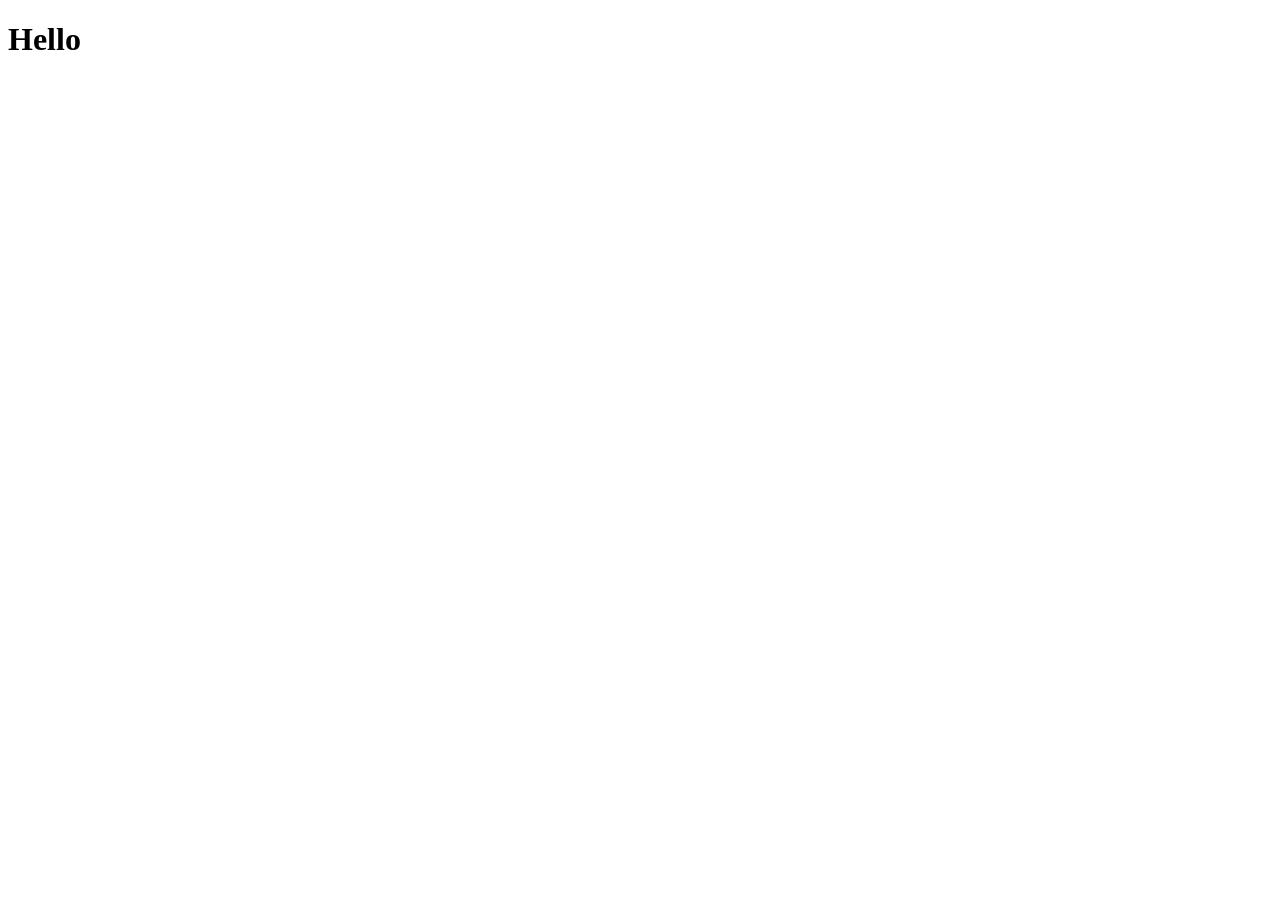
==== index.html @ 4d5d498e "First Commit" ====
<!DOCTYPE html>
<html lang="en">
<head>
    <meta charset="UTF-8">
    <meta name="viewport" content="width=device-width, initial-scale=1.0">
    <title>Hello World</title>
</head>
<body>
    <h1>Hello</h1>
</body>
</html>
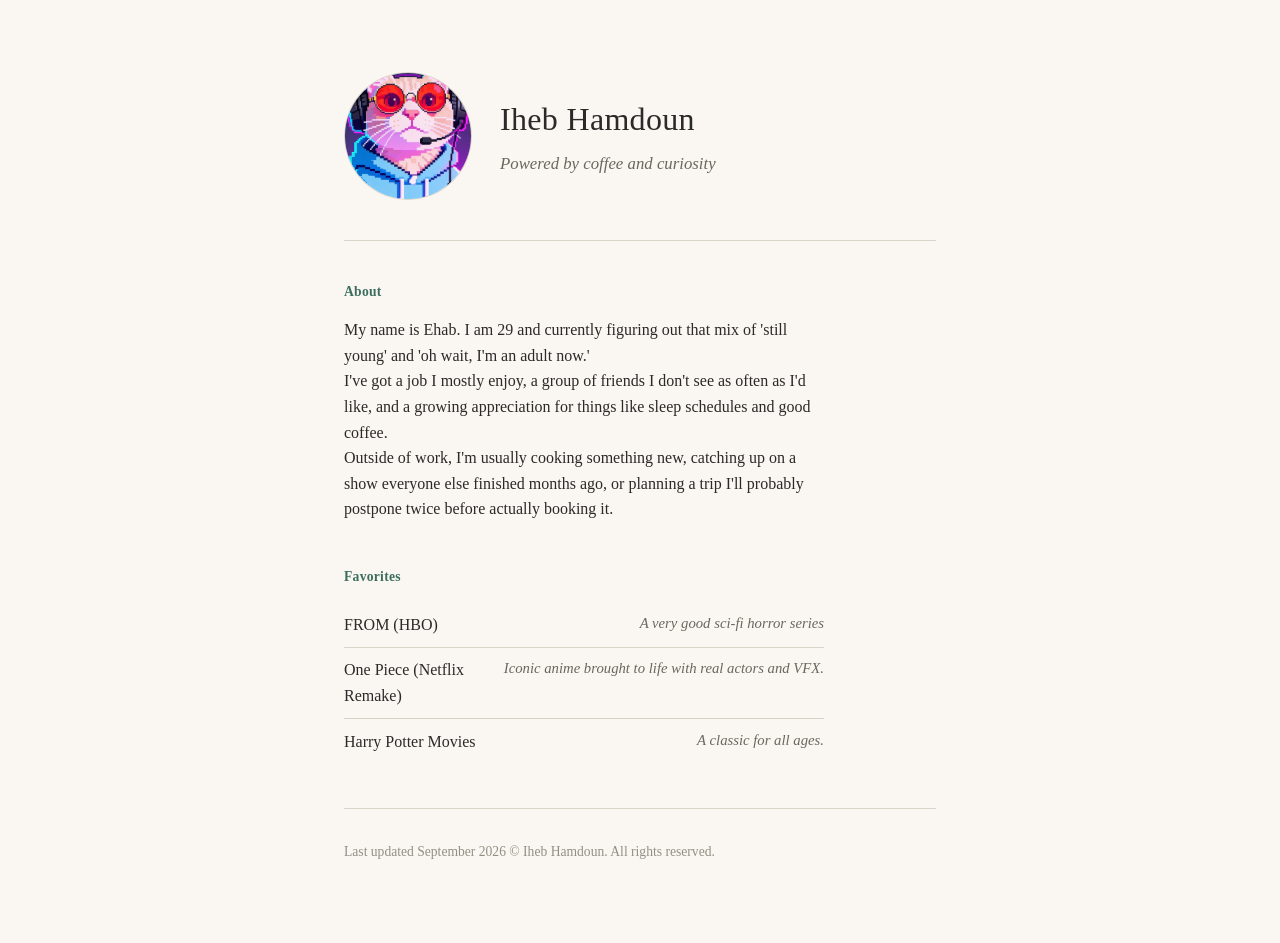
==== commit 82686aa3: "Updated index page" ====
--- a/index.html
+++ b/index.html
@@ -1,11 +1,60 @@
 <!DOCTYPE html>
 <html lang="en">
+
 <head>
     <meta charset="UTF-8">
     <meta name="viewport" content="width=device-width, initial-scale=1.0">
-    <title>Hello World</title>
+    <title>Iheb Hamdoun</title>
+    <link rel="stylesheet" href="/style.css">
 </head>
+
 <body>
-    <h1>Hello</h1>
+    <div class="page">
+
+        <header>
+            <img class="photo" src="/img/me.png" alt="Photo">
+            <div>
+                <h1>Iheb Hamdoun</h1>
+                <p class="tagline">Powered by coffee and curiosity</p>
+            </div>
+        </header>
+
+        <section>
+            <h2>About</h2>
+            <p>
+                My name is Ehab. I am 29 and currently figuring out that mix of 'still young' and 'oh wait, I'm an adult now.' <br>
+                I've got a job I mostly enjoy, a group of friends I don't see as often as I'd like, and a growing appreciation for
+                things like sleep schedules and good coffee. <br> Outside of work, I'm usually cooking something new,
+                catching up on a show everyone else finished months ago, or planning a trip I'll probably postpone twice
+                before actually booking it.
+            </p>
+        </section>
+
+        <section>
+            <h2>Favorites</h2>
+            <ul class="favorites">
+                <li>
+                    <span class="title">FROM (HBO)</span>
+                    <span class="note">A very good sci-fi horror series</span>
+                </li>
+                <li>
+                    <span class="title">One Piece (Netflix Remake)</span>
+                    <span class="note">Iconic anime brought to life with real actors and VFX.</span>
+                </li>
+                <li>
+                    <span class="title">Harry Potter Movies</span>
+                    <span class="note">A classic for all ages.</span>
+                </li>
+            </ul>
+        </section>
+
+        <footer>
+            Last updated September 2026 &copy; Iheb Hamdoun. All rights reserved.
+        </footer>
+
+    </div>
+
+    <script src="site.js"></script>
 </body>
+
 </html>
--- a/style.css
+++ b/style.css
@@ -0,0 +1,127 @@
+:root {
+  --ink: #2b2a28;
+  --paper: #faf7f2;
+  --line: #d9d3c7;
+  --accent: #3c6e5e;
+}
+
+* {
+  box-sizing: border-box;
+}
+
+body {
+  margin: 0;
+  background-color: var(--paper);
+  color: var(--ink);
+  font-family: "Iowan Old Style", "Palatino Linotype", Georgia, serif;
+  line-height: 1.6;
+}
+
+.page {
+  max-width: 640px;
+  margin: 0 auto;
+  padding: 4.5rem 1.5rem 5rem;
+}
+
+header {
+  display: flex;
+  align-items: center;
+  gap: 1.75rem;
+  padding-bottom: 2.5rem;
+  border-bottom: 1px solid var(--line);
+  margin-bottom: 2.5rem;
+}
+
+.photo {
+  width: 128px;
+  height: 128px;
+  border-radius: 50%;
+  object-fit: cover;
+  flex-shrink: 0;
+  background: #eee6d8;
+  border: 1px solid var(--line);
+}
+
+h1 {
+  font-size: 2rem;
+  font-weight: 500;
+  margin: 0 0 0.35rem;
+  letter-spacing: 0.01em;
+}
+
+.tagline {
+  margin: 0;
+  color: #6b675f;
+  font-size: 1.05rem;
+  font-style: italic;
+}
+
+section {
+  margin-bottom: 2.75rem;
+}
+
+h2 {
+  font-size: 0.85rem;
+  letter-spacing: 0.02em;
+  color: var(--accent);
+  margin: 0 0 0.9rem;
+  font-weight: 600;
+}
+
+p {
+  max-width: 60ch;
+  margin: 0;
+}
+
+ul.favorites {
+  list-style: none;
+  margin: 0;
+  padding: 0;
+  max-width: 60ch;
+}
+
+ul.favorites li {
+  padding: 0.6rem 0;
+  border-bottom: 1px solid var(--line);
+  display: flex;
+  justify-content: space-between;
+  gap: 1rem;
+}
+
+ul.favorites li:last-child {
+  border-bottom: none;
+}
+
+ul.favorites .title {
+  font-weight: 500;
+}
+
+ul.favorites .note {
+  color: #6b675f;
+  font-size: 0.92rem;
+  font-style: italic;
+  text-align: right;
+  white-space: nowrap;
+}
+
+footer {
+  padding-top: 2rem;
+  border-top: 1px solid var(--line);
+  color: #948f84;
+  font-size: 0.85rem;
+}
+
+@media (max-width: 480px) {
+  header {
+    flex-direction: column;
+    align-items: flex-start;
+    text-align: left;
+  }
+  ul.favorites li {
+    flex-direction: column;
+    gap: 0.1rem;
+  }
+  ul.favorites .note {
+    text-align: left;
+  }
+}
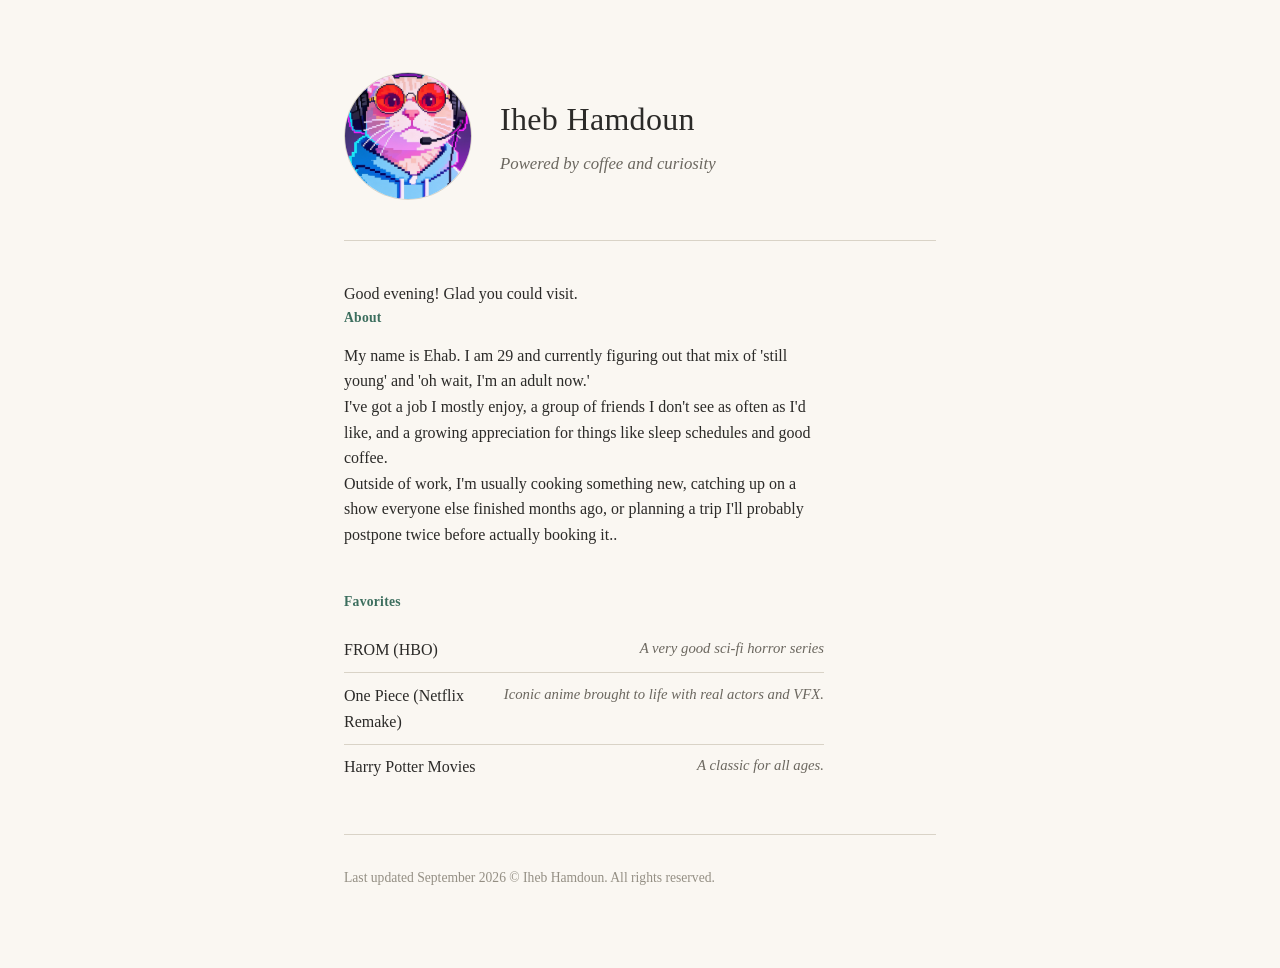
==== commit ea5ec370: "Added welcome div." ====
--- a/index.html
+++ b/index.html
@@ -19,6 +19,8 @@
             </div>
         </header>
 
+        <div id="welcome"></div>
+
         <section>
             <h2>About</h2>
             <p>
@@ -26,7 +28,7 @@
                 I've got a job I mostly enjoy, a group of friends I don't see as often as I'd like, and a growing appreciation for
                 things like sleep schedules and good coffee. <br> Outside of work, I'm usually cooking something new,
                 catching up on a show everyone else finished months ago, or planning a trip I'll probably postpone twice
-                before actually booking it.
+                before actually booking it..
             </p>
         </section>
 
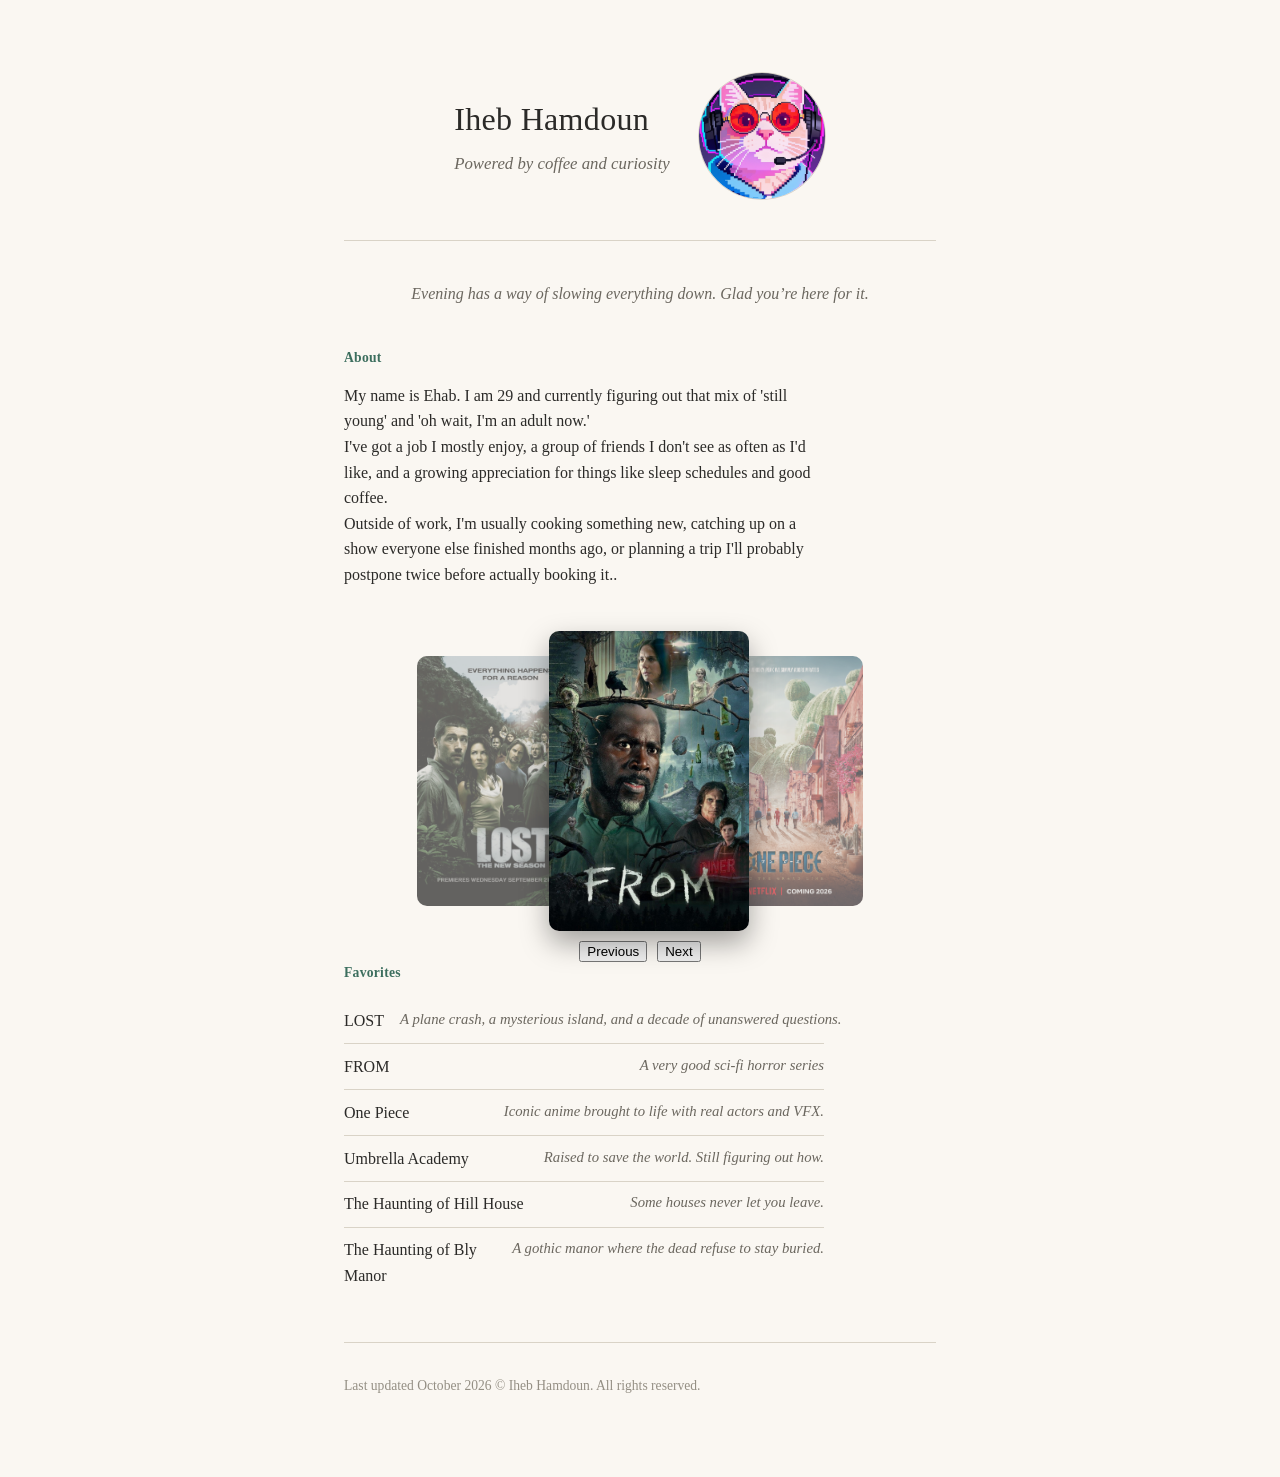
==== commit b821cb1f: "Added Carousel" ====
--- a/index.html
+++ b/index.html
@@ -32,26 +32,48 @@
             </p>
         </section>
 
+        <div id="carousel">
+            <img alt="Image 1">
+            <img alt="Image 2">
+            <img alt="Image 3">
+        </div>
+        <div id="buttons">
+            <button id="prev">Previous</button>
+            <button id="next">Next</button>
+        </div>
+
         <section>
             <h2>Favorites</h2>
             <ul class="favorites">
                 <li>
-                    <span class="title">FROM (HBO)</span>
+                    <span class="title">LOST</span>
+                    <span class="note">A plane crash, a mysterious island, and a decade of unanswered questions.</span>
+                </li>
+                <li>
+                    <span class="title">FROM</span>
                     <span class="note">A very good sci-fi horror series</span>
                 </li>
                 <li>
-                    <span class="title">One Piece (Netflix Remake)</span>
+                    <span class="title">One Piece</span>
                     <span class="note">Iconic anime brought to life with real actors and VFX.</span>
                 </li>
                 <li>
-                    <span class="title">Harry Potter Movies</span>
-                    <span class="note">A classic for all ages.</span>
+                    <span class="title">Umbrella Academy</span>
+                    <span class="note">Raised to save the world. Still figuring out how.</span>
+                </li>
+                <li>
+                    <span class="title">The Haunting of Hill House</span>
+                    <span class="note">Some houses never let you leave.</span>
+                </li>
+                <li>
+                    <span class="title">The Haunting of Bly Manor</span>
+                    <span class="note">A gothic manor where the dead refuse to stay buried.</span>
                 </li>
             </ul>
         </section>
 
         <footer>
-            Last updated September 2026 &copy; Iheb Hamdoun. All rights reserved.
+            Last updated October 2026 &copy; Iheb Hamdoun. All rights reserved.
         </footer>
 
     </div>
--- a/style.css
+++ b/style.css
@@ -25,7 +25,10 @@
 
 header {
   display: flex;
+  flex-direction: row-reverse;
+  justify-content: center;
   align-items: center;
+  text-align: left;
   gap: 1.75rem;
   padding-bottom: 2.5rem;
   border-bottom: 1px solid var(--line);
@@ -111,17 +114,62 @@
   font-size: 0.85rem;
 }
 
-@media (max-width: 480px) {
-  header {
-    flex-direction: column;
-    align-items: flex-start;
-    text-align: left;
-  }
-  ul.favorites li {
-    flex-direction: column;
-    gap: 0.1rem;
-  }
-  ul.favorites .note {
-    text-align: left;
-  }
-}+#welcome {
+  text-align: center;
+  font-style: italic;
+  color: #6b675f;
+  margin: 0 0 2.5rem;
+}
+
+#carousel {
+  display: flex;
+  justify-content: center;
+  align-items: center;
+  width: 100%;
+  min-height: 300px;
+  overflow: visible;
+}
+
+#carousel img {
+  max-height: 300px;
+  aspect-ratio: auto 300 / 400;
+  border-radius: 10px;
+  position: relative;
+  transition: all 0.3s ease;
+  object-fit: cover;
+}
+
+/* the center image sits on top, full size, with a shadow to lift it off the page */
+#carousel img:nth-child(2) {
+  z-index: 3;
+  max-height: 300px;
+  box-shadow: 0 12px 28px rgba(0, 0, 0, 0.35);
+}
+
+/* the side images sit behind the center one, slightly smaller and dimmed */
+#carousel img:nth-child(1),
+#carousel img:nth-child(3) {
+  z-index: 1;
+  max-height: 250px;
+  opacity: 0.6;
+  filter: brightness(0.85);
+}
+
+/* pull the left image under the center image */
+#carousel img:nth-child(1) {
+  margin-right: -55px;
+}
+
+/* pull the right image under the center image */
+#carousel img:nth-child(3) {
+  margin-left: -55px;
+}
+
+#buttons {
+  display: flex;
+  justify-content: center;
+  align-items: center;
+  gap: 10px;
+  margin-top: 10px;
+}
+
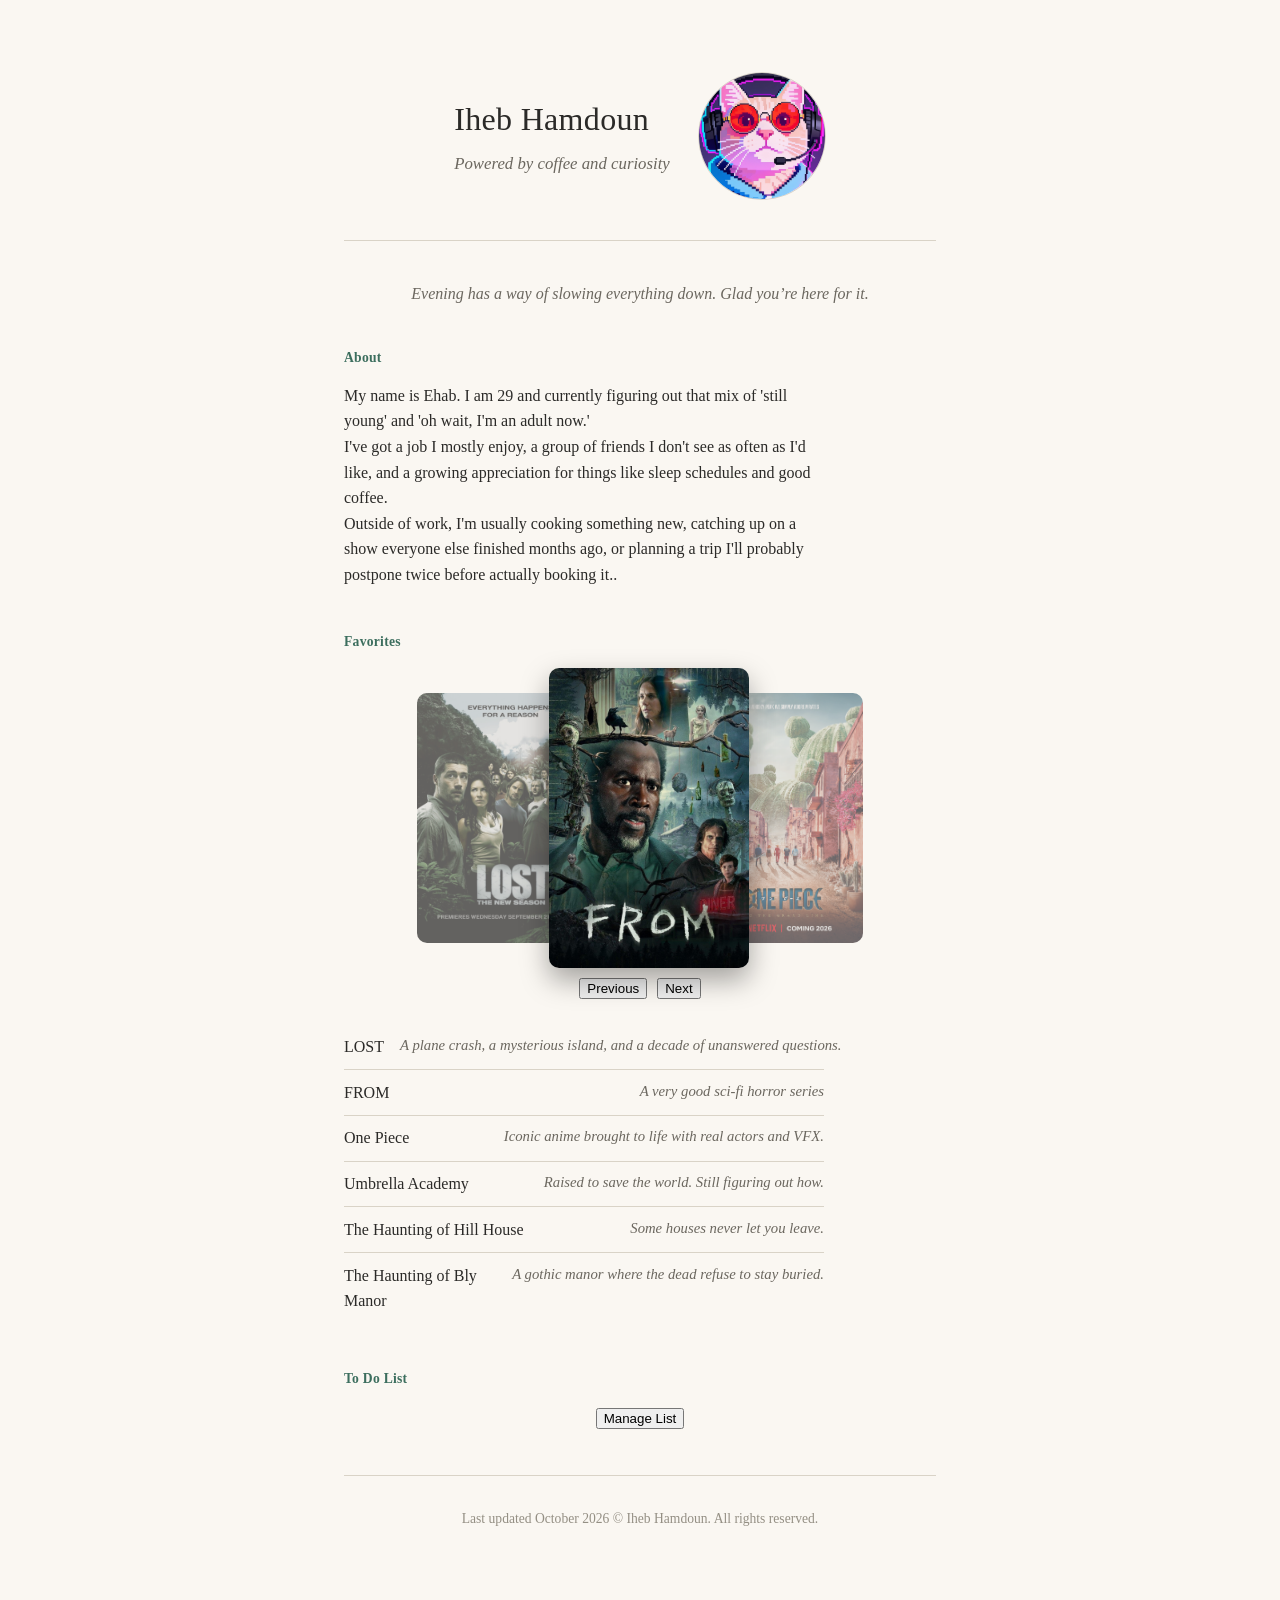
==== commit 67fbbad7: "Added To Do List and edited layout." ====
--- a/index.html
+++ b/index.html
@@ -32,18 +32,20 @@
             </p>
         </section>
 
-        <div id="carousel">
-            <img alt="Image 1">
-            <img alt="Image 2">
-            <img alt="Image 3">
-        </div>
-        <div id="buttons">
-            <button id="prev">Previous</button>
-            <button id="next">Next</button>
-        </div>
-
         <section>
             <h2>Favorites</h2>
+
+            <div id="carousel">
+                <img alt="Image 1">
+                <img alt="Image 2">
+                <img alt="Image 3">
+            </div>
+            <div id="buttons">
+                <button id="prev">Previous</button>
+                <button id="next">Next</button>
+            </div>
+            <br> 
+
             <ul class="favorites">
                 <li>
                     <span class="title">LOST</span>
@@ -72,6 +74,18 @@
             </ul>
         </section>
 
+        <section>
+            <h2>To Do List</h2>
+
+            <ul class="todo-list">
+                <!-- List items will go here -->
+            </ul>
+
+            <div class="button-row">
+                <button type="button" id="manage-todo-button">Manage List</button>
+            </div>
+        </section>
+
         <footer>
             Last updated October 2026 &copy; Iheb Hamdoun. All rights reserved.
         </footer>
--- a/style.css
+++ b/style.css
@@ -112,6 +112,7 @@
   border-top: 1px solid var(--line);
   color: #948f84;
   font-size: 0.85rem;
+  text-align: center;
 }
 
 #welcome {
@@ -155,12 +156,10 @@
   filter: brightness(0.85);
 }
 
-/* pull the left image under the center image */
 #carousel img:nth-child(1) {
   margin-right: -55px;
 }
 
-/* pull the right image under the center image */
 #carousel img:nth-child(3) {
   margin-left: -55px;
 }
@@ -173,3 +172,37 @@
   margin-top: 10px;
 }
 
+.todo-list {
+  list-style: none;
+  margin: 0 auto;
+  padding: 0;
+  width: 80%;
+  max-width: 60ch;
+}
+
+.todo-list li {
+  display: flex;
+  align-items: center;
+  justify-content: space-between;
+  gap: 0.75rem;
+  padding: 0.5rem 0;
+  border-bottom: 1px solid var(--line);
+}
+
+.button-row {
+  text-align: center;
+  margin-top: 1rem;
+}
+
+.todo-header {
+  display: block;
+  text-align: center;
+}
+
+.add-todo-row {
+  display: flex;
+  justify-content: center;
+  align-items: center;
+  gap: 0.5rem;
+  margin-top: 1rem;
+}
